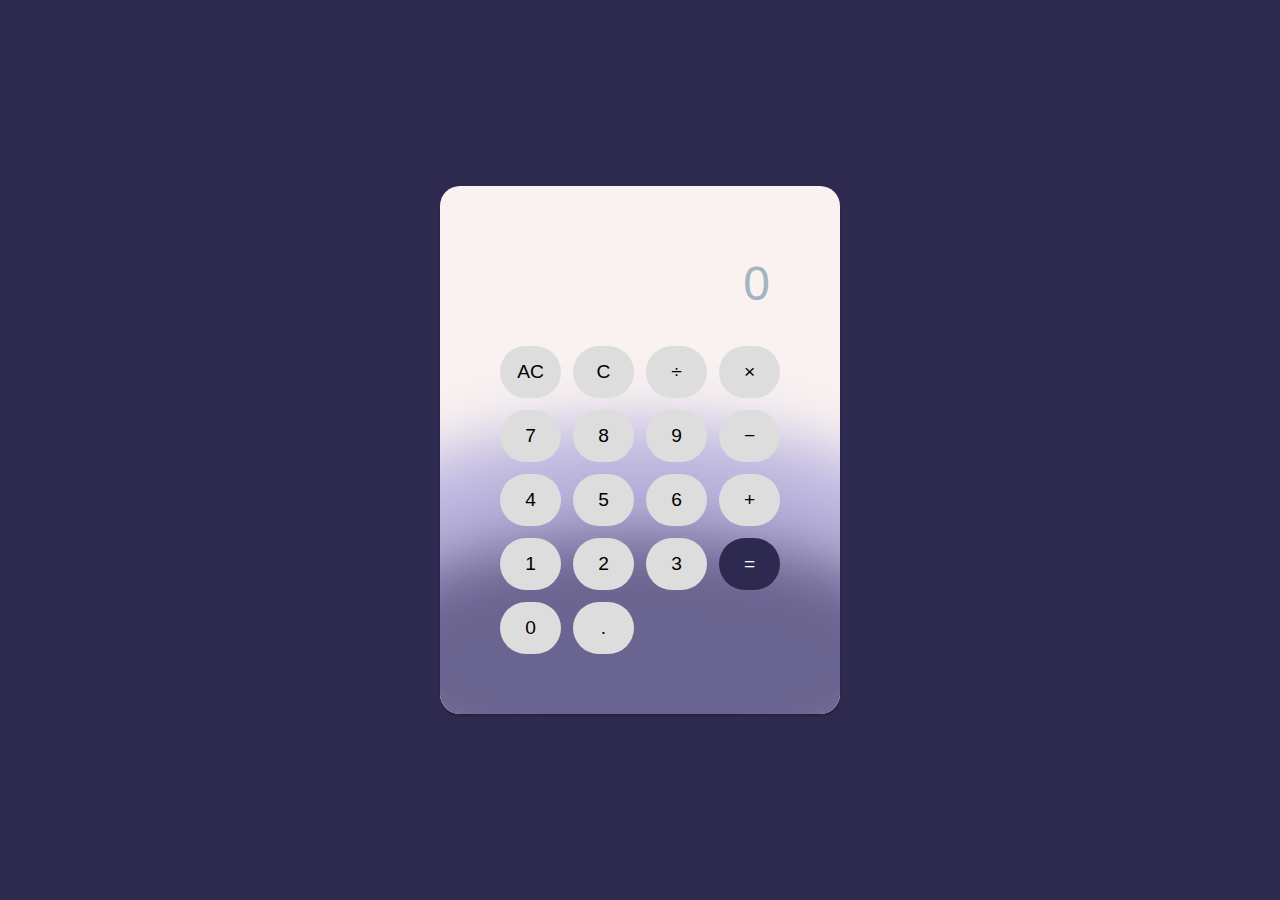
==== calculator.html @ d5378bd6 "calculator app" ====
<!DOCTYPE html>
<html lang="en">
    <head>
        <meta charset="UTF-8">
        <meta name="viewport" content="width=device-width, initial-scale=1.0">
        <title>Calculator</title>
        <link rel="stylesheet" href="styles.css">
    </head>
    <body>
        <div class="calculator">
            <div class="display" id="display">0</div>
            <div class="buttons">
                <button class="btn" onclick="clearDisplay()">AC</button>
                <button class="btn" onclick="deleteLast()">C</button>
                <button class="btn" onclick="appendOperator('/')">÷</button>
                <button class="btn" onclick="appendOperator('*')">×</button>
                <button class="btn" onclick="appendNumber(7)">7</button>
                <button class="btn" onclick="appendNumber(8)">8</button>
                <button class="btn" onclick="appendNumber(9)">9</button>
                <button class="btn" onclick="appendOperator('-')">−</button>
                <button class="btn" onclick="appendNumber(4)">4</button>
                <button class="btn" onclick="appendNumber(5)">5</button>
                <button class="btn" onclick="appendNumber(6)">6</button>
                <button class="btn" onclick="appendOperator('+')">+</button>
                <button class="btn" onclick="appendNumber(1)">1</button>
                <button class="btn" onclick="appendNumber(2)">2</button>
                <button class="btn" onclick="appendNumber(3)">3</button>
                <!--<button class="btn" onclick="addParenthesis()">( )</button>-->
                <button class="btn equals" onclick="calculateResult()">=</button>
                <button class="btn" onclick="appendNumber(0)">0</button>
                <button class="btn" onclick="appendNumber('.')">.</button>
            </div>
        </div>
        <script src="functionality.js"></script>
    </body>
</html>
---- styles.css ----
body {
    font-family: Arial, sans-serif;
    display: flex;
    justify-content: center;
    align-items: center;
    height: 100vh;
    margin: 0;
    background-color: #2E294E;
}

.calculator {
    background: #F9F2F1;
    padding: 60px;
    border-radius: 20px;
    box-shadow: 0px 2px 2px rgba(0, 0, 0, 0.2);
    position: relative; /* Position the clouds relative to this container */
    overflow: hidden; /* Ensure clouds don't go beyond the calculator's borders */
    z-index: 1;
}


.calculator::before,
.calculator::after{
    content: ''; /* Ensures pseudo-elements are rendered */
    position: absolute;
    width: 600px;
    height: 260px;
    border-radius: 50%; 
    z-index: -2;
    filter: blur(30px);
}


.calculator::before {
    background: #6a6490; 
    bottom: -80px;
    left: 50%;
    transform: translateX(-50%);
    z-index: -1;
}


.calculator::after {
    background: #bab4de; 
    bottom: 30px; 
    left: 50%;
    transform: translateX(-50%);
    z-index: -2;
}

.display {
    width: 260px;
    height: 60px;
    background: #F9F2F1;
    color: #A5B5BF;
    font-size: 3rem;
    text-align: right;
    padding: 10px;
    border-radius: 5px;
    margin-bottom: 20px;
}

.buttons {
    display: grid;
    grid-template-columns: repeat(4, 1fr);
    gap: 12px;
}

.btn {
    background: #ddd;
    border: none;
    border-radius: 80px;
    font-size: 1.2rem;
    padding: 15px;
    cursor: pointer;
    transition: 0.3s;
}

.btn:hover {
    background: #bbb;
}

.equals {
    background: #2E294E;
    color: #fff;
}

.equals:hover {
    background: #52469f;
}
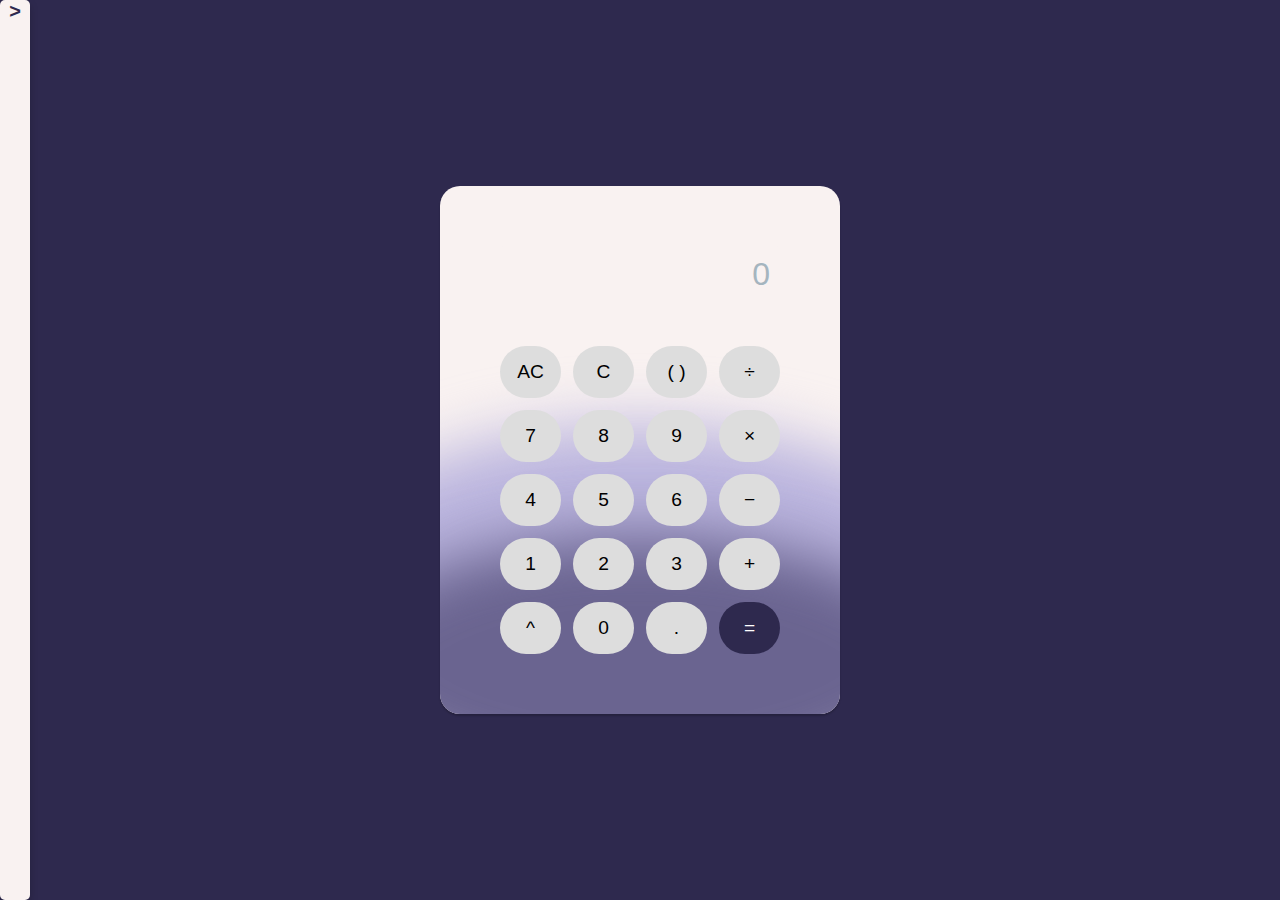
==== commit d86f1b94: "improvements to fucntionality" ====
--- a/calculator.html
+++ b/calculator.html
@@ -7,28 +7,35 @@
         <link rel="stylesheet" href="styles.css">
     </head>
     <body>
+        <div class="tools">
+
+        </div>
+        <div class="toolclick">
+            <div class="top-symbol" onclick="redirect()">></div>
+        </div>
         <div class="calculator">
             <div class="display" id="display">0</div>
             <div class="buttons">
                 <button class="btn" onclick="clearDisplay()">AC</button>
                 <button class="btn" onclick="deleteLast()">C</button>
+                <button class="btn" onclick="addParenthesis()">( )</button>
                 <button class="btn" onclick="appendOperator('/')">÷</button>
-                <button class="btn" onclick="appendOperator('*')">×</button>
                 <button class="btn" onclick="appendNumber(7)">7</button>
                 <button class="btn" onclick="appendNumber(8)">8</button>
                 <button class="btn" onclick="appendNumber(9)">9</button>
-                <button class="btn" onclick="appendOperator('-')">−</button>
+                <button class="btn" onclick="appendOperator('*')">×</button>
                 <button class="btn" onclick="appendNumber(4)">4</button>
                 <button class="btn" onclick="appendNumber(5)">5</button>
                 <button class="btn" onclick="appendNumber(6)">6</button>
-                <button class="btn" onclick="appendOperator('+')">+</button>
+                <button class="btn" onclick="appendOperator('-')">−</button>
                 <button class="btn" onclick="appendNumber(1)">1</button>
                 <button class="btn" onclick="appendNumber(2)">2</button>
                 <button class="btn" onclick="appendNumber(3)">3</button>
-                <!--<button class="btn" onclick="addParenthesis()">( )</button>-->
-                <button class="btn equals" onclick="calculateResult()">=</button>
+                <button class="btn" onclick="appendOperator('+')">+</button>
+                <button class="btn" onclick="appendOperator('^')">^</button>
                 <button class="btn" onclick="appendNumber(0)">0</button>
                 <button class="btn" onclick="appendNumber('.')">.</button>
+                <button class="btn equals" onclick="calculateResult()">=</button>
             </div>
         </div>
         <script src="functionality.js"></script>
--- a/styles.css
+++ b/styles.css
@@ -6,6 +6,30 @@
     height: 100vh;
     margin: 0;
     background-color: #2E294E;
+}
+
+.toolclick{
+    position: absolute; 
+    top: 50%; 
+    left: 0; /* Stick to the left side */
+    transform: translateY(-50%); /* Center the div vertically */
+    width: 30px;
+    height: 100vh;
+    border-radius: 5px;
+    background-color: #F9F2F1; 
+    box-shadow: 0px 4px 8px rgba(0, 0, 0, 0.2);
+}
+
+
+.toolclick > .top-symbol {
+    position: absolute; /* Place it at the top of the div */
+    top: 0; 
+    left: 50%; /* Move it to the center of the div */
+    transform: translateX(-50%); 
+    font-size: 20px; 
+    font-weight: bold; 
+    color:#2E294E;
+    cursor: pointer;
 }
 
 .calculator {
@@ -53,7 +77,7 @@
     height: 60px;
     background: #F9F2F1;
     color: #A5B5BF;
-    font-size: 3rem;
+    font-size: 2rem;
     text-align: right;
     padding: 10px;
     border-radius: 5px;
@@ -87,4 +111,5 @@
 
 .equals:hover {
     background: #52469f;
-}+}
+
